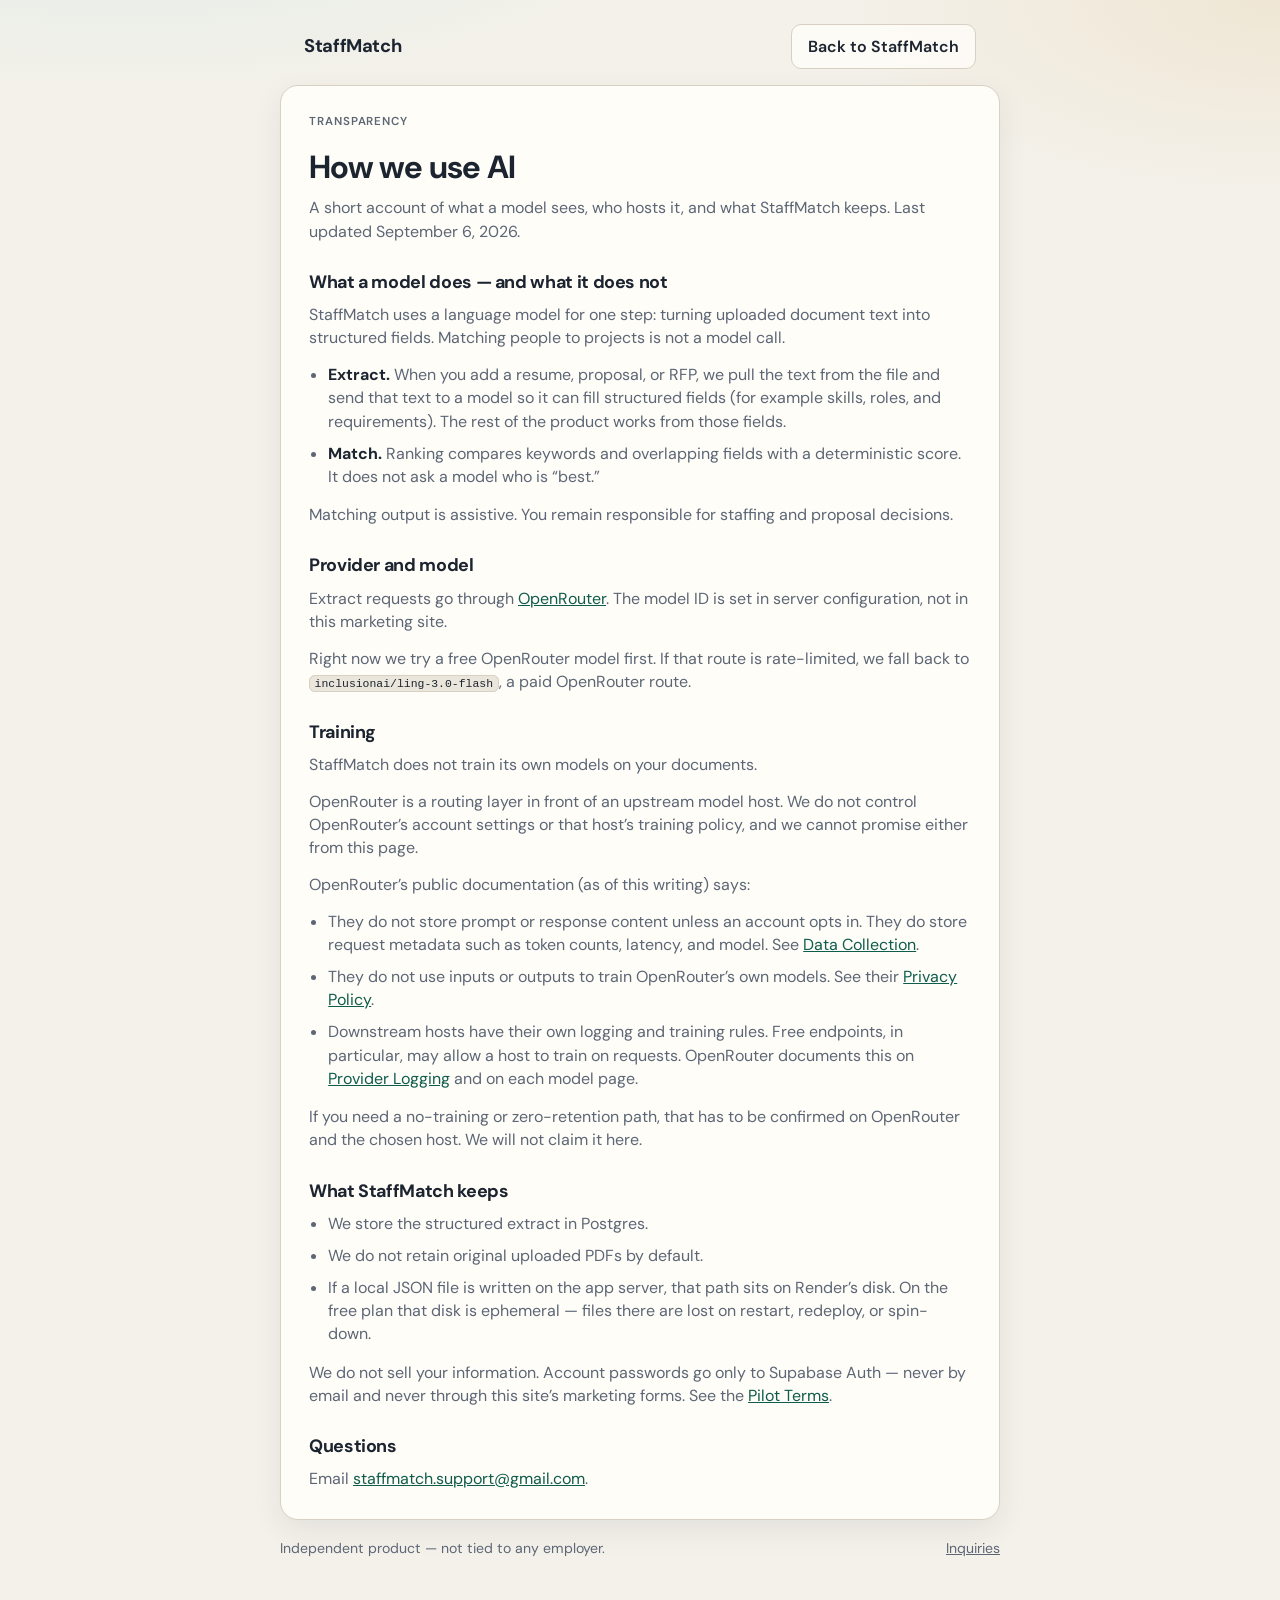
==== ai.html @ 6d74ad90 "Add a public AI transparency page and footer links. Document extract-only model use, deterministic m" ====
<!DOCTYPE html>
<html lang="en">
<head>
  <meta charset="utf-8" />
  <meta name="viewport" content="width=device-width, initial-scale=1" />
  <title>How we use AI · StaffMatch</title>
  <meta name="description" content="How StaffMatch uses a language model to extract structured fields from resumes, proposals, and RFPs — and what we store." />
  <link rel="preconnect" href="https://fonts.googleapis.com" />
  <link rel="preconnect" href="https://fonts.gstatic.com" crossorigin />
  <link href="https://fonts.googleapis.com/css2?family=DM+Sans:wght@400;500;600;700&display=swap" rel="stylesheet" />
  <link rel="stylesheet" href="styles.css?v=15" />
</head>
<body class="page-doc">
  <div class="app-shell">
    <header class="topbar">
      <a class="wordmark" href="index.html">StaffMatch</a>
      <a class="btn ghost" href="index.html">Back to StaffMatch</a>
    </header>
    <main>
      <article class="panel">
        <p class="eyebrow">Transparency</p>
        <h1>How we use AI</h1>
        <p class="muted">A short account of what a model sees, who hosts it, and what StaffMatch keeps. Last updated September 6, 2026.</p>

        <h2>What a model does — and what it does not</h2>
        <p>StaffMatch uses a language model for one step: turning uploaded document text into structured fields. Matching people to projects is not a model call.</p>
        <ul class="doc-list">
          <li><strong>Extract.</strong> When you add a resume, proposal, or RFP, we pull the text from the file and send that text to a model so it can fill structured fields (for example skills, roles, and requirements). The rest of the product works from those fields.</li>
          <li><strong>Match.</strong> Ranking compares keywords and overlapping fields with a deterministic score. It does not ask a model who is “best.”</li>
        </ul>
        <p>Matching output is assistive. You remain responsible for staffing and proposal decisions.</p>

        <h2>Provider and model</h2>
        <p>Extract requests go through <a href="https://openrouter.ai/" rel="noopener">OpenRouter</a>. The model ID is set in server configuration, not in this marketing site.</p>
        <p>Right now we try a free OpenRouter model first. If that route is rate-limited, we fall back to <code>inclusionai/ling-3.0-flash</code>, a paid OpenRouter route.</p>

        <h2>Training</h2>
        <p>StaffMatch does not train its own models on your documents.</p>
        <p>OpenRouter is a routing layer in front of an upstream model host. We do not control OpenRouter’s account settings or that host’s training policy, and we cannot promise either from this page.</p>
        <p>OpenRouter’s public documentation (as of this writing) says:</p>
        <ul class="doc-list">
          <li>They do not store prompt or response content unless an account opts in. They do store request metadata such as token counts, latency, and model. See <a href="https://openrouter.ai/docs/guides/privacy/data-collection" rel="noopener">Data Collection</a>.</li>
          <li>They do not use inputs or outputs to train OpenRouter’s own models. See their <a href="https://openrouter.ai/privacy" rel="noopener">Privacy Policy</a>.</li>
          <li>Downstream hosts have their own logging and training rules. Free endpoints, in particular, may allow a host to train on requests. OpenRouter documents this on <a href="https://openrouter.ai/docs/guides/privacy/provider-logging" rel="noopener">Provider Logging</a> and on each model page.</li>
        </ul>
        <p>If you need a no-training or zero-retention path, that has to be confirmed on OpenRouter and the chosen host. We will not claim it here.</p>

        <h2>What StaffMatch keeps</h2>
        <ul class="doc-list">
          <li>We store the structured extract in Postgres.</li>
          <li>We do not retain original uploaded PDFs by default.</li>
          <li>If a local JSON file is written on the app server, that path sits on Render’s disk. On the free plan that disk is ephemeral — files there are lost on restart, redeploy, or spin-down.</li>
        </ul>
        <p>We do not sell your information. Account passwords go only to Supabase Auth — never by email and never through this site’s marketing forms. See the <a href="pilot-terms.html">Pilot Terms</a>.</p>

        <h2>Questions</h2>
        <p>Email <a href="mailto:staffmatch.support@gmail.com">staffmatch.support@gmail.com</a>.</p>
      </article>
    </main>
    <footer class="site-foot inset">
      <span>Independent product — not tied to any employer.</span>
      <a href="mailto:staffmatch.support@gmail.com?subject=StaffMatch%20inquiry">Inquiries</a>
    </footer>
  </div>
</body>
</html>
---- styles.css ----
﻿:root {
  --bg: #f4f1ea;
  --bg-2: #ebe6db;
  --ink: #1c2430;
  --muted: #5c6675;
  --line: #d7d0c3;
  --card: #fffdf8;
  --accent: #0f5c4c;
  --accent-2: #1a7a66;
  --accent-soft: #d7ebe4;
  --shadow: 0 10px 30px rgba(28, 36, 48, 0.08);
  --radius: 14px;
  font-family: "DM Sans", system-ui, sans-serif;
  color: var(--ink);
  background: var(--bg);
  line-height: 1.45;
}
* { box-sizing: border-box; }
html, body { margin: 0; min-height: 100%; }
body {
  background:
    radial-gradient(1200px 500px at 10% -10%, #dfece7 0%, transparent 55%),
    radial-gradient(900px 400px at 100% 0%, #efe6d4 0%, transparent 50%),
    var(--bg);
}
a { color: var(--accent); }

.topbar {
  display: flex;
  align-items: center;
  justify-content: space-between;
  gap: 16px;
  padding: 16px 24px;
}
.wordmark {
  font-weight: 700;
  font-size: 1.15rem;
  letter-spacing: -0.02em;
  text-decoration: none;
  color: var(--ink);
}
.btn {
  border: 1.5px solid var(--line);
  background: white;
  color: var(--ink);
  border-radius: 10px;
  padding: 10px 16px;
  cursor: pointer;
  font: inherit;
  font-weight: 600;
  text-decoration: none;
  display: inline-block;
}
.btn.primary {
  background: linear-gradient(135deg, var(--accent) 0%, var(--accent-2) 100%);
  border-color: var(--accent);
  color: #fff;
}
.btn.ghost { background: rgba(255, 253, 248, 0.85); }
.btn[disabled] { opacity: 0.65; cursor: wait; }

.bubble {
  display: inline-flex;
  align-items: center;
  justify-content: center;
  padding: 10px 18px;
  border-radius: 999px;
  font-weight: 600;
  font-size: 0.95rem;
  text-decoration: none;
  border: 1.5px solid transparent;
  transition: transform 0.15s ease, box-shadow 0.15s ease;
}
.bubble.primary {
  background: linear-gradient(135deg, var(--accent) 0%, var(--accent-2) 100%);
  color: #fff;
  border-color: var(--accent);
  box-shadow: 0 4px 14px rgba(15, 92, 76, 0.22);
}
.bubble.ghost {
  background: var(--card);
  color: var(--ink);
  border-color: var(--line);
}
.bubble.lg {
  padding: 14px 26px;
  font-size: 1.05rem;
}
.bubble:hover { transform: translateY(-1px); }

.hero-band {
  max-width: min(100%, 1100px);
  margin: 0 auto;
  padding: 18px 24px 24px;
  text-align: left;
}
.brand-lines {
  list-style: disc;
  margin: 0;
  padding-left: 1.35rem;
  max-width: min(100%, 1100px);
  display: grid;
  gap: 0.55rem;
  font-size: clamp(1.25rem, 2.6vw, 1.75rem);
  font-weight: 650;
  letter-spacing: -0.02em;
  line-height: 1.3;
  color: var(--ink);
}
.brand-lines li { padding-left: 0.15rem; }
.brand-lines li::marker { color: var(--accent); }

.eyebrow {
  text-transform: uppercase;
  letter-spacing: 0.08em;
  font-size: 0.72rem;
  font-weight: 600;
  color: var(--accent);
  margin: 0 0 8px;
}

.video-bleed {
  width: 100%;
  padding: 0;
  margin: 0 0 28px;
  background: #101418;
  border-top: 1px solid var(--line);
  border-bottom: 1px solid var(--line);
}
.video-bleed video {
  display: block;
  width: 100%;
  max-height: min(82vh, 920px);
  height: auto;
  margin: 0 auto;
  background: #101418;
}

.cta-row {
  display: flex;
  flex-wrap: wrap;
  justify-content: center;
  gap: 12px;
  padding: 22px 24px 8px;
}

.site-foot {
  display: flex;
  justify-content: space-between;
  gap: 12px;
  flex-wrap: wrap;
  padding: 18px 24px 36px;
  color: var(--muted);
  font-size: 0.88rem;
}
.site-foot a { color: var(--muted); }
.site-foot a:hover { color: var(--ink); }
.site-foot.inset { padding-left: 0; padding-right: 0; }
.foot-links {
  display: flex;
  flex-wrap: wrap;
  gap: 8px 16px;
}

.app-shell {
  max-width: 720px;
  margin: 0 auto;
  padding: 8px 20px 48px;
  min-height: 100vh;
}
.panel {
  background: var(--card);
  border: 1px solid var(--line);
  border-radius: calc(var(--radius) + 4px);
  box-shadow: var(--shadow);
  padding: 28px;
}
.panel h1 {
  margin: 6px 0 8px;
  font-size: clamp(1.6rem, 3vw, 2rem);
  letter-spacing: -0.02em;
}
.muted { color: var(--muted); margin: 0 0 1.25rem; }

.pilot-form { display: grid; gap: 14px; }
.field { display: grid; gap: 6px; }
.field-label { font-size: 0.85rem; font-weight: 600; }
.field-label .req { color: var(--accent); }
.field-label .opt { color: var(--muted); font-weight: 500; font-size: 0.8rem; }
.field input {
  border: 1.5px solid var(--line);
  border-radius: 10px;
  padding: 10px 12px;
  font: inherit;
  background: #fff;
}
.field input:focus {
  outline: none;
  border-color: var(--accent);
  box-shadow: 0 0 0 3px var(--accent-soft);
}
.hint { font-size: 0.8rem; color: var(--muted); }
.tiny { font-size: 0.85rem; color: var(--muted); margin: 0; }
.password-wrap { position: relative; }
.password-wrap input { width: 100%; padding-right: 4.4rem; }
.toggle-pass {
  position: absolute;
  right: 8px;
  top: 50%;
  transform: translateY(-50%);
  border: none;
  background: transparent;
  color: var(--accent);
  font: inherit;
  font-size: 0.8rem;
  font-weight: 700;
  cursor: pointer;
  padding: 4px 8px;
}
.toggle-pass:hover { color: var(--ink); }
.form-status {
  border-radius: 10px;
  padding: 10px 12px;
  font-size: 0.92rem;
  margin-bottom: 4px;
}
.form-status.error {
  background: #f8e8e6;
  color: #6d2a24;
  border: 1px solid #e4c4bf;
}
.form-status.info {
  background: var(--accent-soft);
  color: #0d4a3d;
  border: 1px solid #b7d6cc;
}
.field-row {
  display: grid;
  grid-template-columns: 1fr 1fr;
  gap: 12px;
}
@media (max-width: 560px) {
  .field-row { grid-template-columns: 1fr; }
  .topbar { padding: 14px 16px; }
}
.check {
  display: flex;
  align-items: flex-start;
  gap: 10px;
  font-size: 0.95rem;
}
.check input { margin-top: 3px; }
.form-actions {
  display: flex;
  justify-content: flex-end;
  gap: 10px;
  margin-top: 6px;
  flex-wrap: wrap;
}
.hp {
  position: absolute;
  left: -9999px;
  opacity: 0;
  height: 0;
  width: 0;
}
.page-pilot .app-shell {
  display: flex;
  flex-direction: column;
  padding-bottom: 24px;
}
.page-pilot main {
  flex: 1 0 auto;
  display: grid;
  place-items: center;
  width: 100%;
  padding: 24px 0;
}
.page-pilot .panel {
  width: 100%;
  max-width: 480px;
}

.terms-list {
  color: var(--muted);
  padding-left: 1.2rem;
}
.terms-list li { margin-bottom: 0.75rem; }
.terms-list strong { color: var(--ink); }

.page-doc .app-shell {
  max-width: 760px;
}
.page-doc .panel h1 { margin-bottom: 0.35rem; }
.page-doc h2 {
  margin: 1.7rem 0 0.45rem;
  font-size: 1.12rem;
  letter-spacing: -0.02em;
  color: var(--ink);
}
.page-doc p {
  color: var(--muted);
  margin: 0 0 0.85rem;
}
.page-doc .panel > p:last-child { margin-bottom: 0; }
.doc-list {
  color: var(--muted);
  margin: 0 0 0.95rem;
  padding-left: 1.2rem;
}
.doc-list li { margin-bottom: 0.55rem; }
.doc-list strong { color: var(--ink); }
.page-doc code {
  font-size: 0.88em;
  background: var(--bg-2);
  border: 1px solid var(--line);
  border-radius: 6px;
  padding: 0.08em 0.4em;
  color: var(--ink);
}

.hero-title {
  margin: 0 0 1rem;
  font-size: clamp(2rem, 4vw, 2.75rem);
  font-weight: 700;
  letter-spacing: -0.03em;
  line-height: 1.1;
  color: var(--accent);
}
.cta-row.hero-cta {
  justify-content: flex-start;
  padding: 1.25rem 0 0;
}
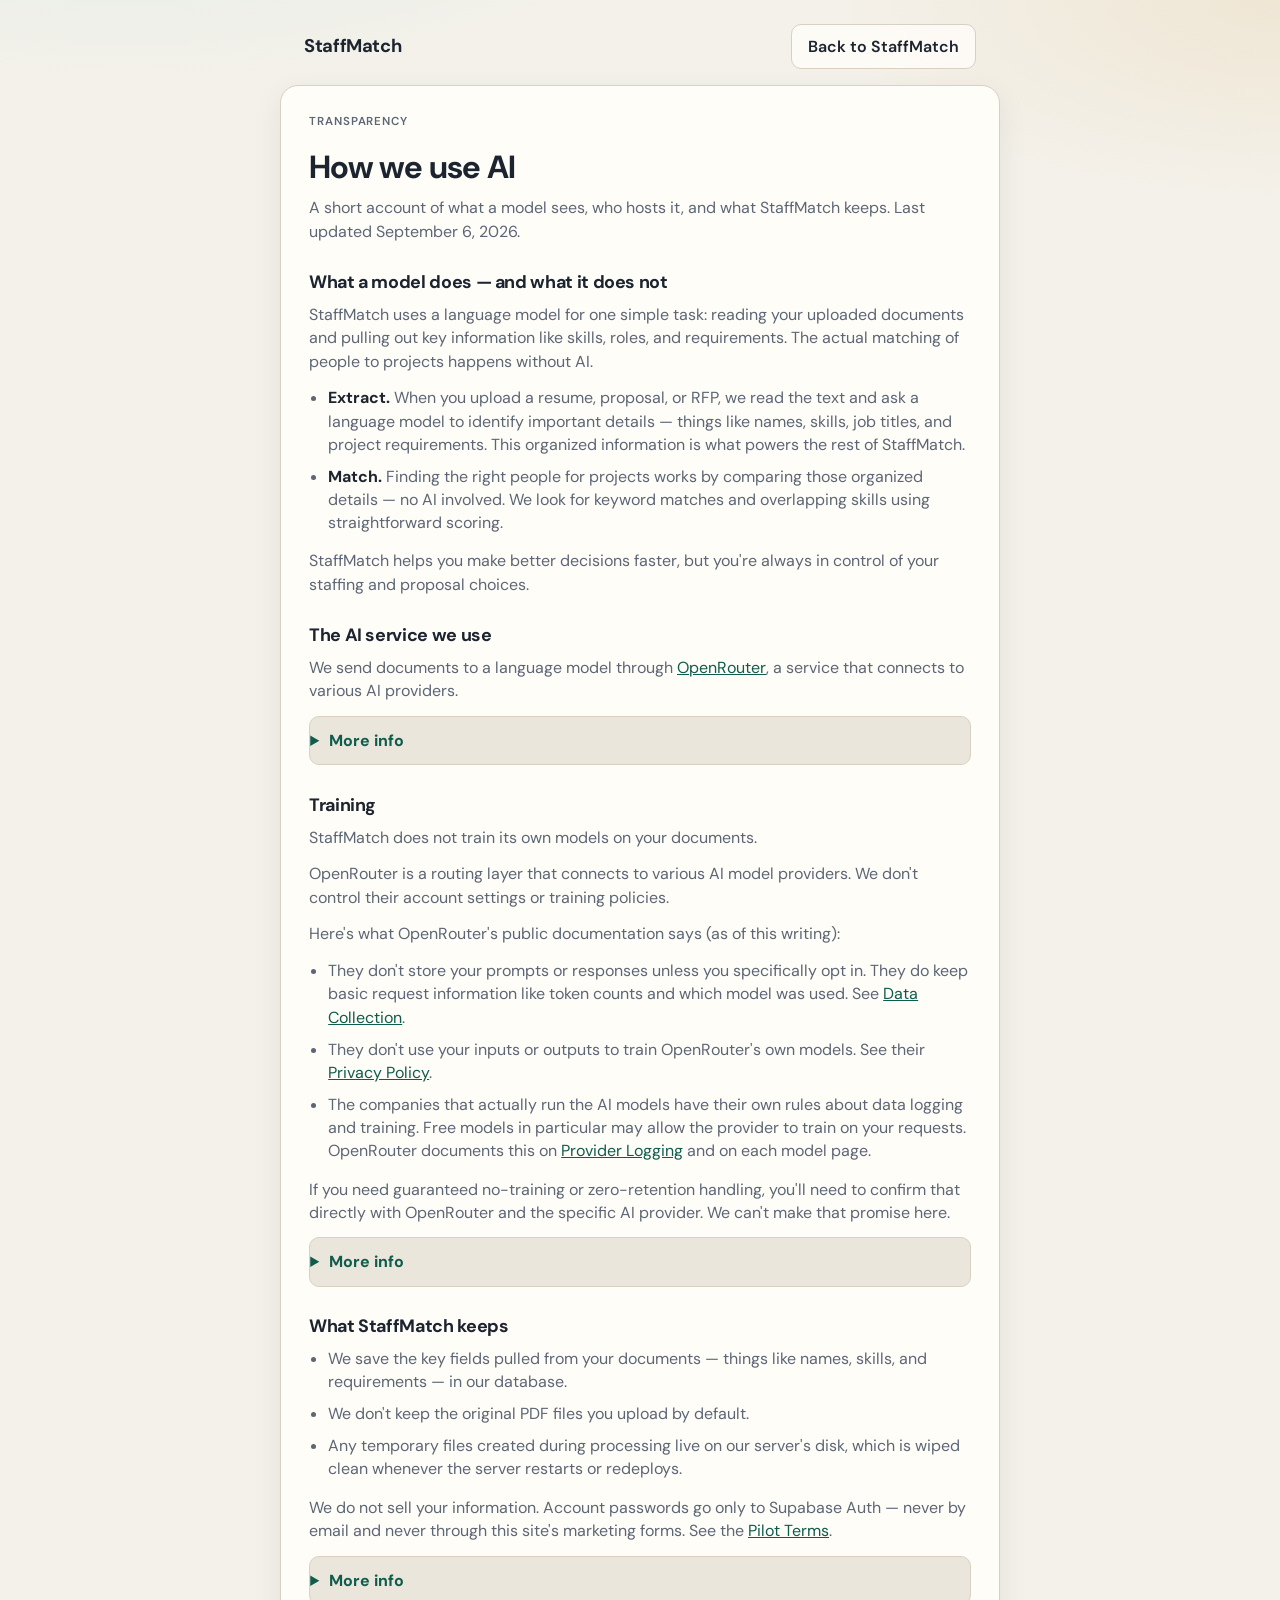
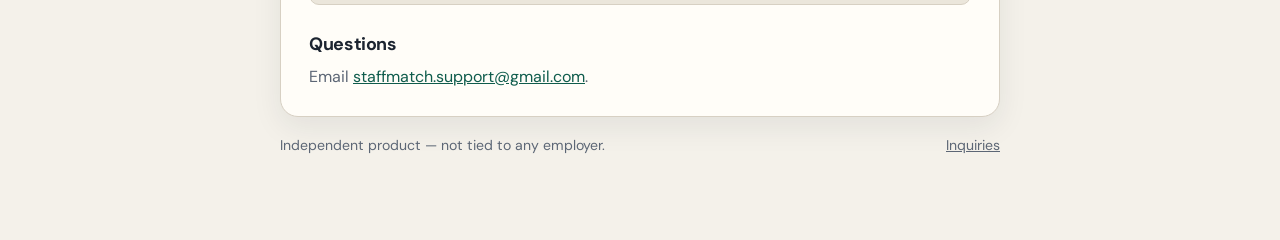
==== commit b1a4efbd: "Rewrite AI transparency page for better user readability - Remove specific OpenRouter model fallback" ====
--- a/ai.html
+++ b/ai.html
@@ -23,35 +23,46 @@
         <p class="muted">A short account of what a model sees, who hosts it, and what StaffMatch keeps. Last updated September 6, 2026.</p>
 
         <h2>What a model does — and what it does not</h2>
-        <p>StaffMatch uses a language model for one step: turning uploaded document text into structured fields. Matching people to projects is not a model call.</p>
+        <p>StaffMatch uses a language model for one simple task: reading your uploaded documents and pulling out key information like skills, roles, and requirements. The actual matching of people to projects happens without AI.</p>
         <ul class="doc-list">
-          <li><strong>Extract.</strong> When you add a resume, proposal, or RFP, we pull the text from the file and send that text to a model so it can fill structured fields (for example skills, roles, and requirements). The rest of the product works from those fields.</li>
-          <li><strong>Match.</strong> Ranking compares keywords and overlapping fields with a deterministic score. It does not ask a model who is “best.”</li>
+          <li><strong>Extract.</strong> When you upload a resume, proposal, or RFP, we read the text and ask a language model to identify important details — things like names, skills, job titles, and project requirements. This organized information is what powers the rest of StaffMatch.</li>
+          <li><strong>Match.</strong> Finding the right people for projects works by comparing those organized details — no AI involved. We look for keyword matches and overlapping skills using straightforward scoring.</li>
         </ul>
-        <p>Matching output is assistive. You remain responsible for staffing and proposal decisions.</p>
+        <p>StaffMatch helps you make better decisions faster, but you're always in control of your staffing and proposal choices.</p>
 
-        <h2>Provider and model</h2>
-        <p>Extract requests go through <a href="https://openrouter.ai/" rel="noopener">OpenRouter</a>. The model ID is set in server configuration, not in this marketing site.</p>
-        <p>Right now we try a free OpenRouter model first. If that route is rate-limited, we fall back to <code>inclusionai/ling-3.0-flash</code>, a paid OpenRouter route.</p>
+        <h2>The AI service we use</h2>
+        <p>We send documents to a language model through <a href="https://openrouter.ai/" rel="noopener">OpenRouter</a>, a service that connects to various AI providers.</p>
+        <details class="tech-details">
+          <summary><strong>More info</strong></summary>
+          <p>The specific model ID is configured on our server (not visible in this public site). Extract requests route through OpenRouter's API.</p>
+        </details>
 
         <h2>Training</h2>
         <p>StaffMatch does not train its own models on your documents.</p>
-        <p>OpenRouter is a routing layer in front of an upstream model host. We do not control OpenRouter’s account settings or that host’s training policy, and we cannot promise either from this page.</p>
-        <p>OpenRouter’s public documentation (as of this writing) says:</p>
+        <p>OpenRouter is a routing layer that connects to various AI model providers. We don't control their account settings or training policies.</p>
+        <p>Here's what OpenRouter's public documentation says (as of this writing):</p>
         <ul class="doc-list">
-          <li>They do not store prompt or response content unless an account opts in. They do store request metadata such as token counts, latency, and model. See <a href="https://openrouter.ai/docs/guides/privacy/data-collection" rel="noopener">Data Collection</a>.</li>
-          <li>They do not use inputs or outputs to train OpenRouter’s own models. See their <a href="https://openrouter.ai/privacy" rel="noopener">Privacy Policy</a>.</li>
-          <li>Downstream hosts have their own logging and training rules. Free endpoints, in particular, may allow a host to train on requests. OpenRouter documents this on <a href="https://openrouter.ai/docs/guides/privacy/provider-logging" rel="noopener">Provider Logging</a> and on each model page.</li>
+          <li>They don't store your prompts or responses unless you specifically opt in. They do keep basic request information like token counts and which model was used. See <a href="https://openrouter.ai/docs/guides/privacy/data-collection" rel="noopener">Data Collection</a>.</li>
+          <li>They don't use your inputs or outputs to train OpenRouter's own models. See their <a href="https://openrouter.ai/privacy" rel="noopener">Privacy Policy</a>.</li>
+          <li>The companies that actually run the AI models have their own rules about data logging and training. Free models in particular may allow the provider to train on your requests. OpenRouter documents this on <a href="https://openrouter.ai/docs/guides/privacy/provider-logging" rel="noopener">Provider Logging</a> and on each model page.</li>
         </ul>
-        <p>If you need a no-training or zero-retention path, that has to be confirmed on OpenRouter and the chosen host. We will not claim it here.</p>
+        <p>If you need guaranteed no-training or zero-retention handling, you'll need to confirm that directly with OpenRouter and the specific AI provider. We can't make that promise here.</p>
+        <details class="tech-details">
+          <summary><strong>More info</strong></summary>
+          <p>OpenRouter functions as middleware between StaffMatch and upstream model hosts. Each host (e.g., OpenAI, Anthropic, or others) maintains separate logging, retention, and training policies. Free-tier OpenRouter routes may allow the upstream provider to use requests for training purposes. Consult OpenRouter's provider-specific documentation and the host's terms of service for binding commitments.</p>
+        </details>
 
         <h2>What StaffMatch keeps</h2>
         <ul class="doc-list">
-          <li>We store the structured extract in Postgres.</li>
-          <li>We do not retain original uploaded PDFs by default.</li>
-          <li>If a local JSON file is written on the app server, that path sits on Render’s disk. On the free plan that disk is ephemeral — files there are lost on restart, redeploy, or spin-down.</li>
+          <li>We save the key fields pulled from your documents — things like names, skills, and requirements — in our database.</li>
+          <li>We don't keep the original PDF files you upload by default.</li>
+          <li>Any temporary files created during processing live on our server's disk, which is wiped clean whenever the server restarts or redeploys.</li>
         </ul>
-        <p>We do not sell your information. Account passwords go only to Supabase Auth — never by email and never through this site’s marketing forms. See the <a href="pilot-terms.html">Pilot Terms</a>.</p>
+        <p>We do not sell your information. Account passwords go only to Supabase Auth — never by email and never through this site's marketing forms. See the <a href="pilot-terms.html">Pilot Terms</a>.</p>
+        <details class="tech-details">
+          <summary><strong>More info</strong></summary>
+          <p>Structured extracts are persisted in Postgres. Original uploaded files are not retained by default. Temporary JSON artifacts may be written to the app server's filesystem (Render ephemeral disk on the free plan; lost on restart, redeploy, or spin-down).</p>
+        </details>
 
         <h2>Questions</h2>
         <p>Email <a href="mailto:staffmatch.support@gmail.com">staffmatch.support@gmail.com</a>.</p>
--- a/styles.css
+++ b/styles.css
@@ -332,5 +332,28 @@
   padding: 1.25rem 0 0;
 }
 
-
-
+.tech-details {
+  background: var(--bg-2);
+  border: 1px solid var(--line);
+  border-radius: 10px;
+  padding: 12px 14px;
+  margin: 0.85rem 0;
+}
+.tech-details summary {
+  cursor: pointer;
+  color: var(--accent);
+  user-select: none;
+  list-style-position: outside;
+  margin-left: 0.3rem;
+}
+.tech-details summary:hover {
+  color: var(--accent-2);
+}
+.tech-details p {
+  margin-top: 0.75rem;
+  margin-bottom: 0;
+  font-size: 0.92rem;
+}
+
+
+
